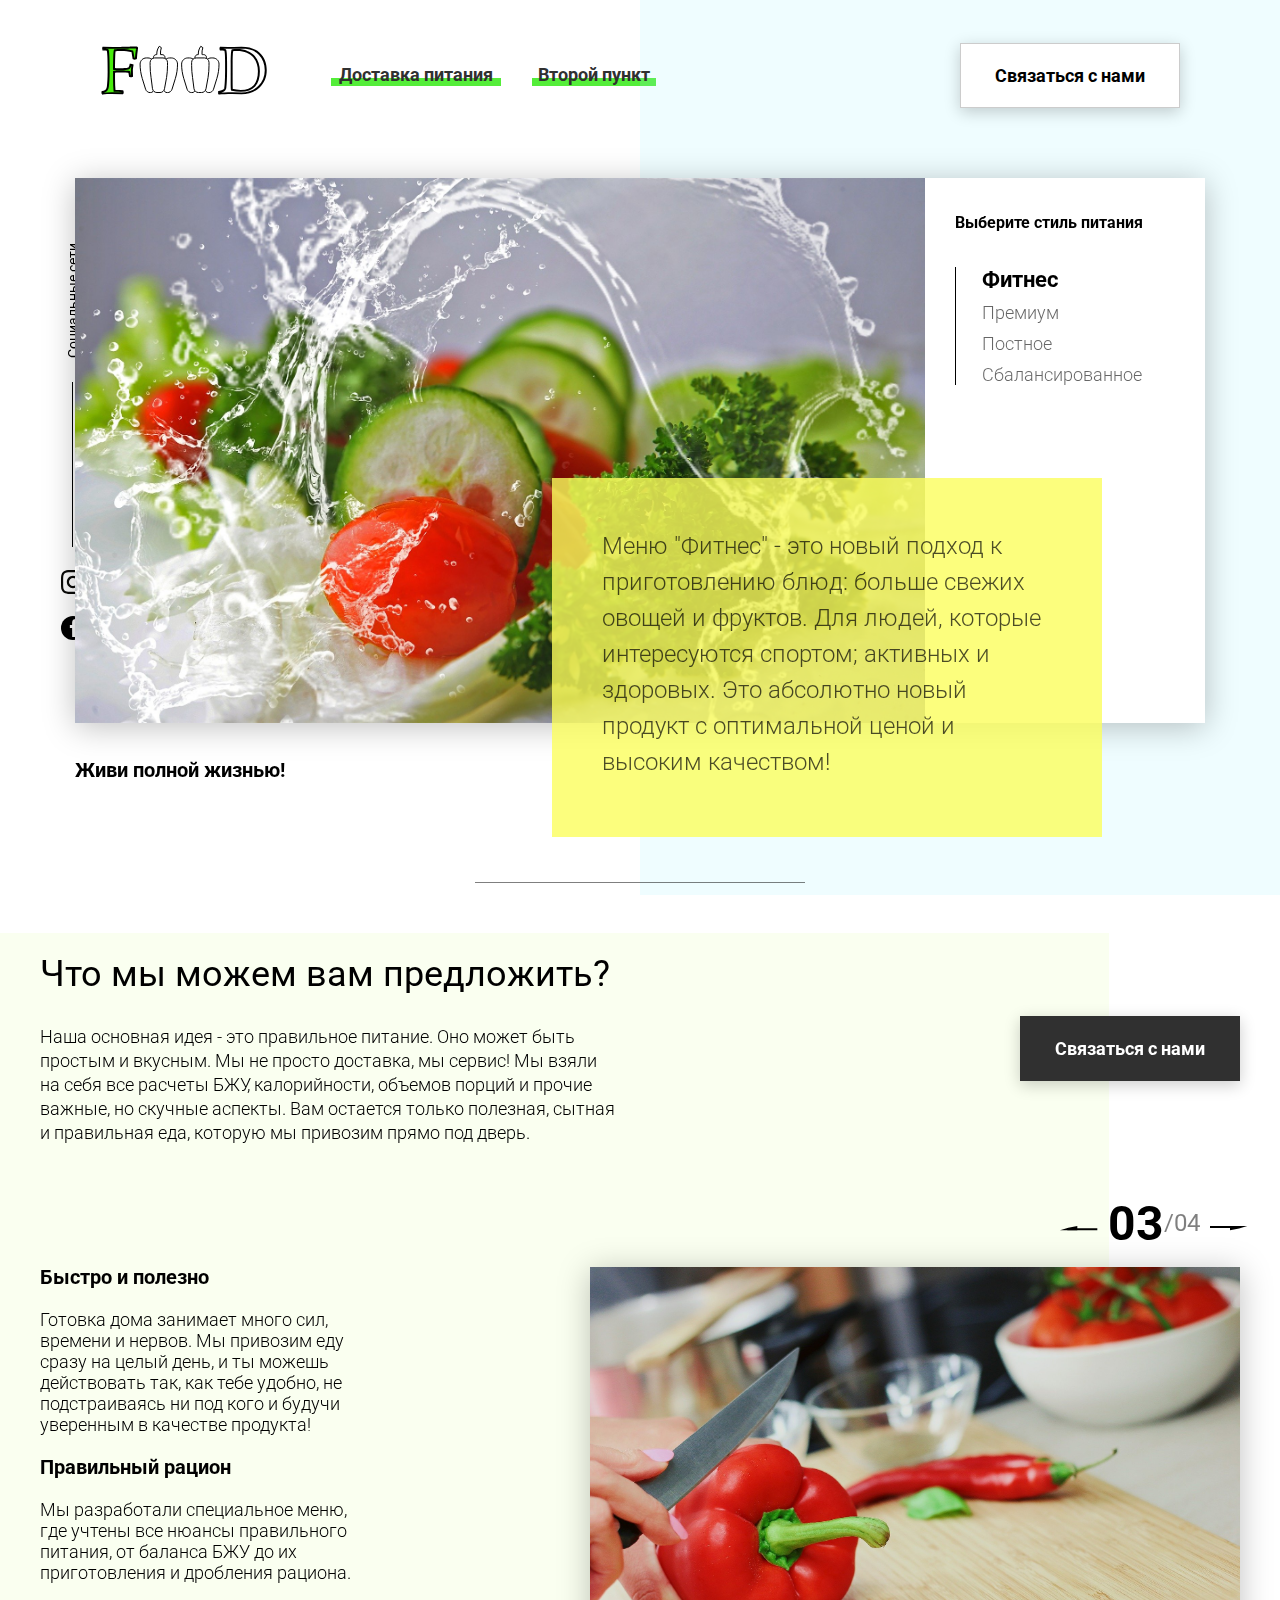
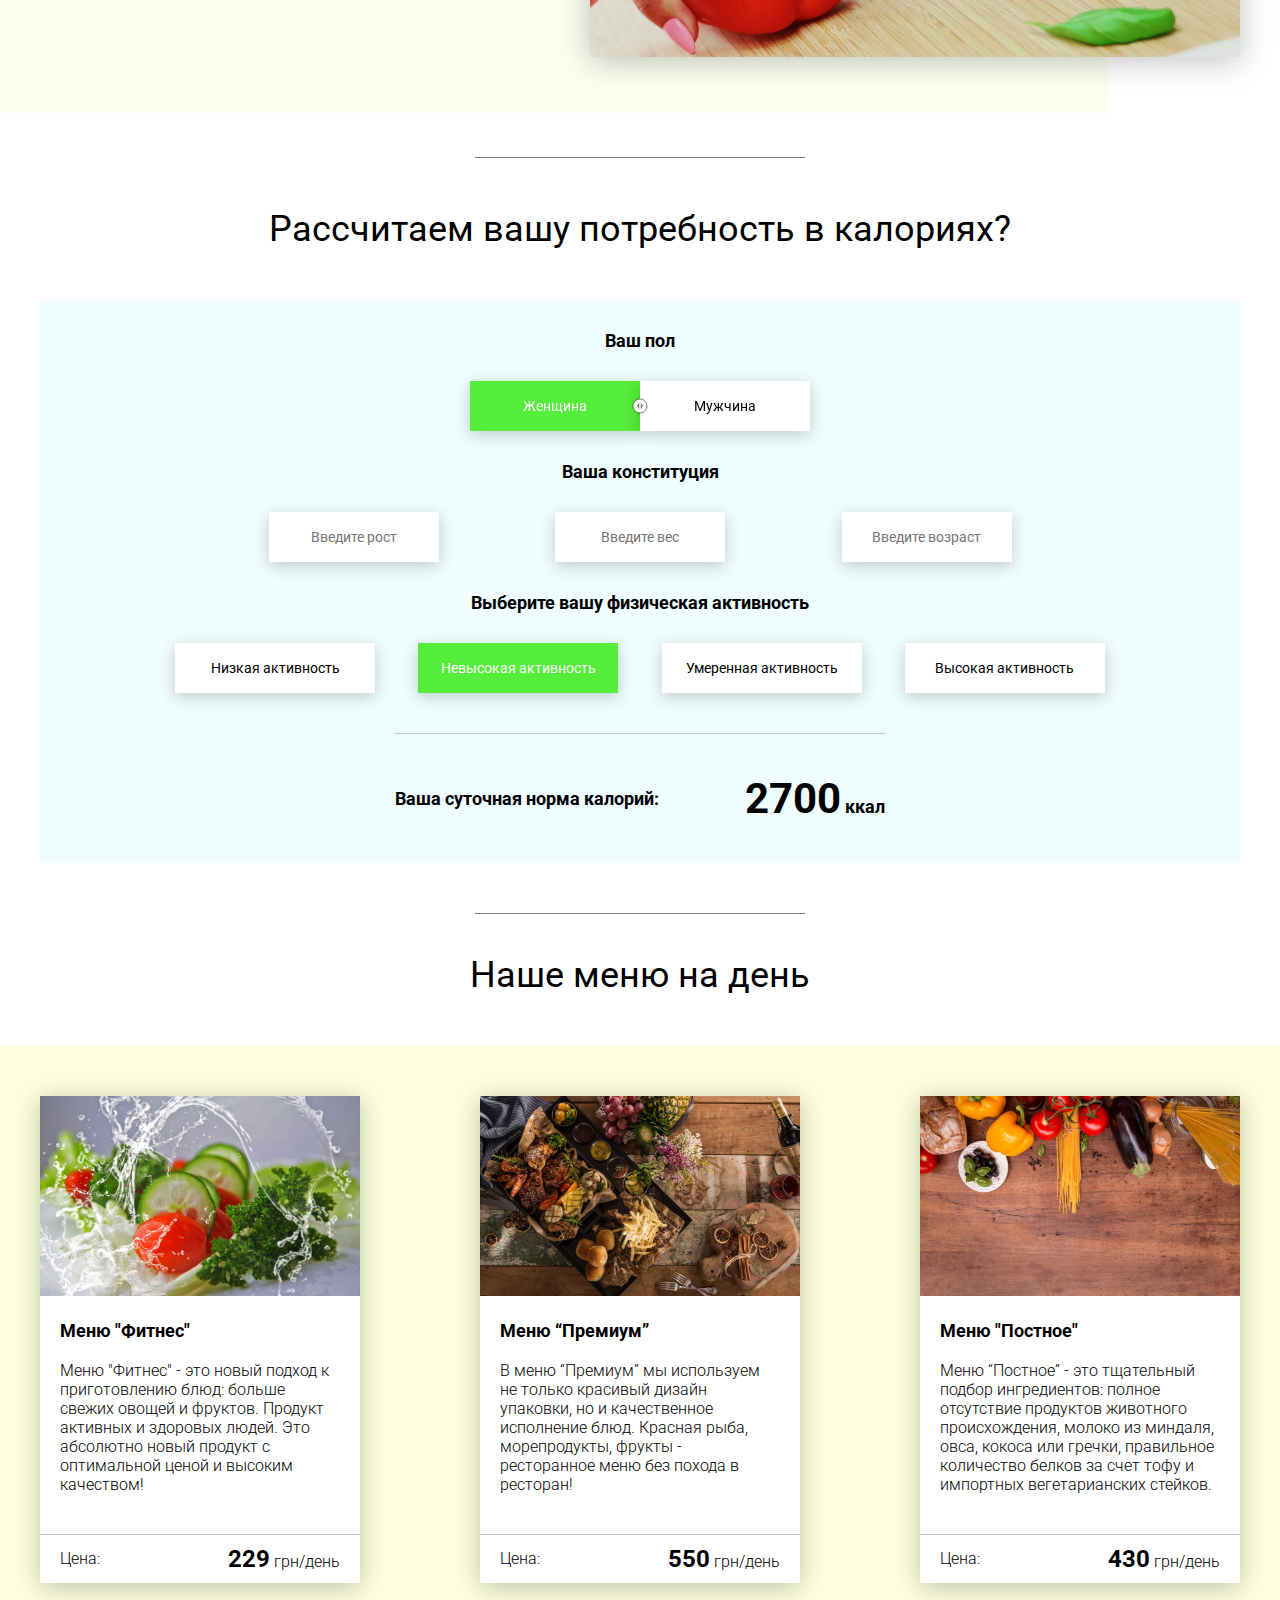
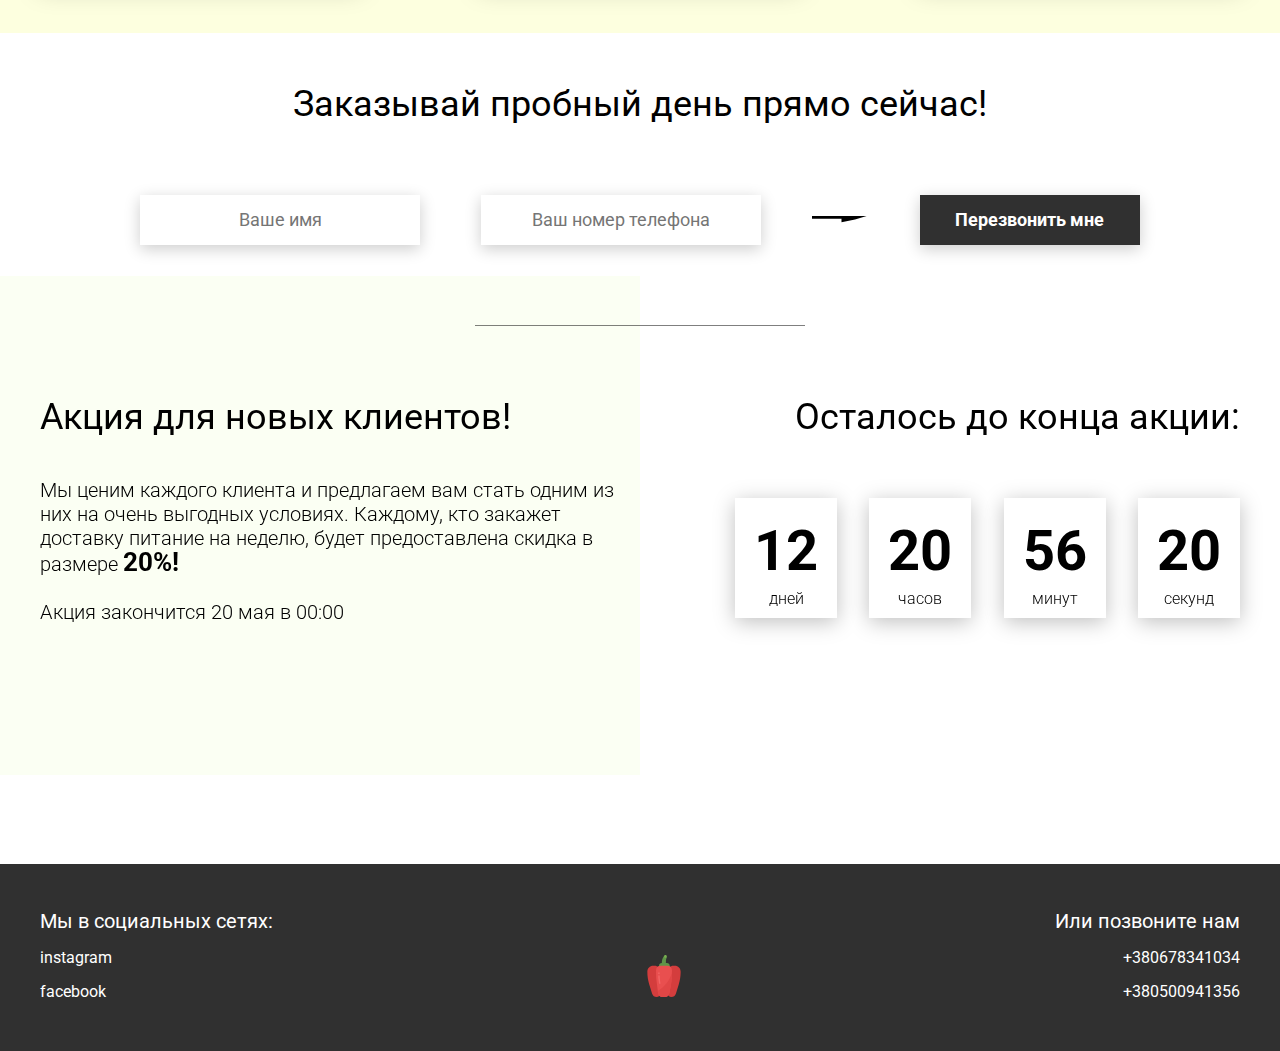
==== 02_javascript_at_work/02_Creating_tabs_in_a_new_project/src/index.html @ e1375b58 "lessons (work, practice)" ====
<!DOCTYPE html>
<html lang="en">
<head>
    <meta charset="UTF-8">
    <meta name="viewport" content="width=device-width, initial-scale=1.0">
    <title>Food</title>
    <link rel="stylesheet" href="css/style.css">
    <link rel="stylesheet" href="css/style.min.css">
</head>
<body>
    <header class="header">
        <div class="header__left-block">
            <div class="header__logo">
                <img src="icons/logo.svg" alt="Логотип">
            </div>
            <nav class="header__links">
                <a href="#" class="header__link">Доставка питания</a>
                <a href="#" class="header__link">Второй пункт</a>
            </nav>
        </div>
        <div class="header__right-block">
            <button class="btn btn_white">Связаться с нами</button>
        </div>
    </header>
    <div class="sidepanel">
        <div class="sidepanel__text"><span>Социальные сети</span></div>
        <div class="sidepanel__divider"></div>
        <a href="#" class="sidepanel__icon">
            <img src="icons/instagram.svg" alt="instagram">
        </a>
        <a href="#" class="sidepanel__icon">
            <img src="icons/facebook.svg" alt="facebook">
        </a>
    </div>

    <div class="preview">
        <div class="bgc_blue"></div>
        <div class="container">
            <div class="tabcontainer">
                <div class="tabcontent">
                    <img src="img/tabs/vegy.jpg" alt="vegy">
                    <div class="tabcontent__descr">
                        Меню "Фитнес" - это новый подход к приготовлению блюд: больше свежих овощей и фруктов. Для людей, которые интересуются спортом; активных и здоровых. Это абсолютно новый продукт с оптимальной ценой и высоким качеством!
                    </div>
                </div>
                <div class="tabcontent">
                    <img src="img/tabs/elite.jpg" alt="elite">
                    <div class="tabcontent__descr">
                        Меню “Премиум” - мы используем не только красивый дизайн упаковки, но и качественное исполнение блюд. Красная рыба, морепродукты, фрукты - ресторанное меню без похода в ресторан!                                     
                    </div>
                </div>
                <div class="tabcontent">
                    <img src="img/tabs/post.jpg" alt="post">
                    <div class="tabcontent__descr">
                        Наше специальное “Постное меню” - это тщательный подбор ингредиентов: полное отсутствие продуктов животного происхождения. Полная гармония с собой и природой в каждом элементе! Все будет Ом!                                     
                    </div>
                </div>
                <div class="tabcontent">
                    <img src="img/tabs/vegy.jpg" alt="vegy">
                    <div class="tabcontent__descr">
                        Меню "Сбалансированное" - это соответствие вашего рациона всем научным рекомендациям. Мы тщательно просчитываем вашу потребность в к/б/ж/у и создаем лучшие блюда для вас.
                    </div>
                </div>
                <div class="tabheader">
                    <h3>Выберите стиль питания</h3>
                    <div class="tabheader__items">
                        <div class="tabheader__item tabheader__item_active">Фитнес</div>
                        <div class="tabheader__item">Премиум</div>
                        <div class="tabheader__item">Постное</div>
                        <div class="tabheader__item">Сбалансированное</div>
                    </div>
                </div>
            </div>
            <div class="preview__life">Живи полной жизнью!</div>
        </div>
    </div>

    <div class="divider"></div>

    <div class="offer">
        <div class="bgc_y"></div>
        <div class="container">
            <div class="offer__text">
                <h2 class="title">Что мы можем вам предложить?</h2>
                <div class="offer__descr">
                    Наша основная идея - это правильное питание. Оно может быть простым и вкусным. Мы не просто доставка, мы сервис! Мы взяли на себя все расчеты БЖУ, калорийности, объемов порций и прочие важные, но скучные аспекты. Вам остается только полезная, сытная и правильная еда, которую мы привозим прямо под дверь.
                </div>
            </div>
            <div class="offer__action">
                <button class="btn btn_dark">Связаться с нами</button>
            </div>
        </div>
        <div class="container">
            <div class="offer__advantages">
                <h2>Быстро и полезно</h2>
                <div class="offer__advantages-text">
                    Готовка дома занимает много сил, времени и нервов. Мы привозим еду сразу на целый день, и ты можешь действовать так, как тебе удобно, не подстраиваясь ни под кого и будучи уверенным в качестве продукта!
                </div>
                <h2>Правильный рацион</h2>
                <div class="offer__advantages-text">
                    Мы разработали специальное меню, где учтены все нюансы правильного питания, от баланса БЖУ до их приготовления и дробления рациона.
                </div>
            </div>
            <div class="offer__slider">
                <div class="offer__slider-counter">
                    <div class="offer__slider-prev">
                        <img src="icons/left.svg" alt="prev">
                    </div>
                    <span id="current">03</span>
                    /
                    <span id="total">04</span>
                    <div class="offer__slider-next">
                        <img src="icons/right.svg" alt="next">
                    </div>
                </div>
                <div class="offer__slider-wrapper">
                    <div class="offer__slide">
                        <img src="img/slider/pepper.jpg" alt="pepper">
                    </div>
                    <!-- <div class="offer__slide">
                        <img src="img/slider/food-12.jpg" alt="food">
                    </div>
                    <div class="offer__slide">
                        <img src="img/slider/olive-oil.jpg" alt="oil">
                    </div>
                    <div class="offer__slide">
                        <img src="img/slider/paprika.jpg" alt="paprika">
                    </div> -->
                </div>
            </div>
        </div>
    </div>

    <div class="divider"></div>

    <div class="calculating">
        <div class="container">
            <h2 class="title">Рассчитаем вашу потребность в калориях?
            </h2>
            <div class="calculating__field">
                <div class="calculating__subtitle">
                    Ваш пол
                </div>
                <div class="calculating__choose" id="gender">
                    <div class="calculating__choose-item calculating__choose-item_active">Женщина</div>
                    <div class="calculating__choose-item">Мужчина</div>
                </div>

                <div class="calculating__subtitle">
                    Ваша конституция
                </div>
                <div class="calculating__choose calculating__choose_medium">
                    <input type="text" id="height" placeholder="Введите рост" class="calculating__choose-item">
                    <input type="text" id="weight" placeholder="Введите вес"  class="calculating__choose-item">
                    <input type="text" id="age" placeholder="Введите возраст" class="calculating__choose-item">
                </div>

                <div class="calculating__subtitle">
                    Выберите вашу физическая активность
                </div>
                <div class="calculating__choose calculating__choose_big">
                    <div id="low" class="calculating__choose-item">Низкая активность </div>
                    <div id="small"  class="calculating__choose-item calculating__choose-item_active">Невысокая активность</div>
                    <div id="medium" class="calculating__choose-item">Умеренная активность</div>
                    <div id="high" class="calculating__choose-item">Высокая активность</div>
                </div>

                <div class="calculating__divider"></div>

                <div class="calculating__total">
                    <div class="calculating__subtitle">
                        Ваша суточная норма калорий:
                    </div>
                    <div class="calculating__result">
                        <span>2700</span> ккал
                    </div>
                </div>
            </div>
        </div>
    </div>

    <div class="divider"></div>

    <div class="menu">
        <h2 class="title">Наше меню на день</h2>

        <div class="menu__field">
            <div class="container">
                <div class="menu__item">
                    <img src="img/tabs/vegy.jpg" alt="vegy">
                    <h3 class="menu__item-subtitle">Меню "Фитнес"</h3>
                    <div class="menu__item-descr">Меню "Фитнес" - это новый подход к приготовлению блюд: больше свежих овощей и фруктов. Продукт активных и здоровых людей. Это абсолютно новый продукт с оптимальной ценой и высоким качеством!</div>
                    <div class="menu__item-divider"></div>
                    <div class="menu__item-price">
                        <div class="menu__item-cost">Цена:</div>
                        <div class="menu__item-total"><span>229</span> грн/день</div>
                    </div>
                </div>
                <div class="menu__item">
                    <img src="img/tabs/elite.jpg" alt="elite">
                    <h3 class="menu__item-subtitle">Меню “Премиум”</h3>
                    <div class="menu__item-descr">В меню “Премиум” мы используем не только красивый дизайн упаковки, но и качественное исполнение блюд. Красная рыба, морепродукты, фрукты - ресторанное меню без похода в ресторан!</div>
                    <div class="menu__item-divider"></div>
                    <div class="menu__item-price">
                        <div class="menu__item-cost">Цена:</div>
                        <div class="menu__item-total"><span>550</span> грн/день</div>
                    </div>
                </div>
                <div class="menu__item">
                    <img src="img/tabs/post.jpg" alt="post">
                    <h3 class="menu__item-subtitle">Меню "Постное"</h3>
                    <div class="menu__item-descr">Меню “Постное” - это тщательный подбор ингредиентов: полное отсутствие продуктов животного происхождения, молоко из миндаля, овса, кокоса или гречки, правильное количество белков за счет тофу и импортных вегетарианских стейков. </div>
                    <div class="menu__item-divider"></div>
                    <div class="menu__item-price">
                        <div class="menu__item-cost">Цена:</div>
                        <div class="menu__item-total"><span>430</span> грн/день</div>
                    </div>
                </div>
            </div>
        </div>
    </div>

    <div class="order">
        <div class="container">
            <div class="title">Заказывай пробный день прямо сейчас!</div>
            <form action="#" class="order__form">
                <input required placeholder="Ваше имя" name="name" type="text" class="order__input">
                <input required placeholder="Ваш номер телефона" name="phone" type="phone" class="order__input">
                <img src="icons/right.svg" alt="right">
                <button class="btn btn_dark btn_min">Перезвонить мне</button>
            </form>
        </div>
    </div>

    <div class="divider"></div>

    <div class="promotion">
        <div class="bgc_y"></div>
        <div class="container">
            <div class="promotion__text">
                <div class="title">Акция для новых клиентов!</div>
                <div class="promotion__descr">
                    Мы ценим каждого клиента и предлагаем вам стать одним из них на очень выгодных условиях. 
                    Каждому, кто закажет доставку питание на неделю, будет предоставлена скидка в размере <span>20%!</span>
                    <br><br>
                    Акция закончится 20 мая в 00:00
                </div>
            </div>
            <div class="promotion__timer">
                <div class="title">Осталось до конца акции:</div>
                <div class="timer">
                    <div class="timer__block">
                        <span id="days">12</span>
                        дней
                    </div>
                    <div class="timer__block">
                        <span id="hours">20</span>
                        часов
                    </div>
                    <div class="timer__block">
                        <span id="minutes">56</span>
                        минут
                    </div>
                    <div class="timer__block">
                        <span id="seconds">20</span>
                        секунд
                    </div>
                </div>
            </div>
        </div>
    </div>

    <footer class="footer">
        <div class="container">
            <div class="social">
                <div class="subtitle">Мы в социальных сетях:</div>
                <a href="#" class="link">instagram</a>
                <a href="#" class="link">facebook</a>
            </div>
            <div class="pepper">
                <img src="icons/veg.svg" alt="pepper">
            </div>
            <div class="call">
                <div class="subtitle">Или позвоните нам</div>
                <a href="#" class="link">+380678341034</a>
                <a href="#" class="link">+380500941356</a>
            </div>
        </div>
    </footer>

    <div class="modal">
        <div class="modal__dialog">
            <div class="modal__content">
                <form action="#">
                    <div class="modal__close">&times;</div>
                    <div class="modal__title">Мы свяжемся с вами как можно быстрее!</div>
                    <input required placeholder="Ваше имя" name="name" type="text" class="modal__input">
                    <input required placeholder="Ваш номер телефона" name="phone" type="phone" class="modal__input">
                    <button class="btn btn_dark btn_min">Перезвонить мне</button>
                </form>
            </div>
        </div>
    </div>

    <script src="js/main.js"></script>
</body>
</html>
---- 02_javascript_at_work/02_Creating_tabs_in_a_new_project/src/css/style.css ----
.show {
    display: block;
}
.hide {
    display: none;
}

.fade {
    animation-name: fade;
    animation-duration: 1.5s;
}

@keyframes fade {
    from {
        opacity: 0.1;
    }
    to {
        opacity: 1;
    }
}
---- 02_javascript_at_work/02_Creating_tabs_in_a_new_project/src/css/style.min.css ----
@import"https://fonts.googleapis.com/css?family=Roboto:300,400,700&display=swap&subset=cyrillic-ext";*{-webkit-box-sizing:border-box;box-sizing:border-box;margin:0;padding:0;font-family:"Roboto",sans-serif}a{text-decoration:none}.btn{width:220px;height:65px;display:-webkit-box;display:-ms-flexbox;display:flex;-webkit-box-pack:center;-ms-flex-pack:center;justify-content:center;-webkit-box-align:center;-ms-flex-align:center;align-items:center;background-color:#fff;font-size:18px;font-weight:bold;border:1px solid rgba(0,0,0,.2);-webkit-box-shadow:0px 4px 15px rgba(0,0,0,.2);box-shadow:0px 4px 15px rgba(0,0,0,.2);cursor:pointer;-webkit-transition:.3s all;transition:.3s all;outline:none}.btn_white{background-color:#fff}.btn_dark{background-color:#303030;color:#fff;border:none}.btn_min{height:50px}.btn:hover{-webkit-box-shadow:0px 4px 30px rgba(0,0,0,.3);box-shadow:0px 4px 30px rgba(0,0,0,.3)}.container{max-width:1200px;margin:0 auto}.divider{width:330px;height:1px;margin:0 auto;background-color:rgba(0,0,0,.5)}.title{font-size:36px;font-weight:400}.header{display:-webkit-box;display:-ms-flexbox;display:flex;-webkit-box-pack:justify;-ms-flex-pack:justify;justify-content:space-between;-webkit-box-align:center;-ms-flex-align:center;align-items:center;height:150px;padding:0 100px}.header__left-block{display:-webkit-box;display:-ms-flexbox;display:flex;-webkit-box-pack:justify;-ms-flex-pack:justify;justify-content:space-between;min-width:550px}.header__logo{max-width:170px}.header__logo img{width:100%}.header__links{display:-webkit-box;display:-ms-flexbox;display:flex;-webkit-box-align:center;-ms-flex-align:center;align-items:center}.header__link{position:relative;margin-right:45px;font-weight:bold;font-size:18px;color:#303030}.header__link:after{content:"";position:absolute;display:block;width:110%;left:-5%;bottom:-1px;z-index:-1;height:8px;background:#54ed39}.header__link:last-child{margin-right:0}.sidepanel{position:fixed;left:60px;top:240px;height:400px;width:25px;display:-webkit-box;display:-ms-flexbox;display:flex;-webkit-box-orient:vertical;-webkit-box-direction:normal;-ms-flex-direction:column;flex-direction:column;-webkit-box-pack:justify;-ms-flex-pack:justify;justify-content:space-between;-webkit-box-align:center;-ms-flex-align:center;align-items:center}.sidepanel__text{width:120px;height:120px;font-size:14px}.sidepanel__text span{display:-webkit-box;display:-ms-flexbox;display:flex;-webkit-transform:rotate(-90deg) translateX(-50px);-ms-transform:rotate(-90deg) translateX(-50px);transform:rotate(-90deg) translateX(-50px)}.sidepanel__divider{width:1px;height:165px;background-color:#000}.sidepanel__icon{width:24px;height:24px}.sidepanel__icon img{width:100%}.preview{padding:28px 0 100px 0;position:relative}.preview__life{font-weight:bold;font-size:20px;margin-left:35px;margin-top:35px}.bgc_blue{position:absolute;right:0;top:-155px;width:50vw;height:900px;background:rgba(146,242,255,.15);z-index:-1}.tabcontainer{display:-webkit-box;display:-ms-flexbox;display:flex;width:1130px;margin:0 auto;-webkit-box-shadow:0px 4px 30px rgba(0,0,0,.25);box-shadow:0px 4px 30px rgba(0,0,0,.25)}.tabcontent{width:850px;position:relative}.tabcontent img{width:100%;height:100%;-o-object-fit:cover;object-fit:cover}.tabcontent__descr{position:absolute;top:300px;right:-177px;width:550px;height:359px;background:rgba(251,254,93,.8);padding:50px;font-size:24px;font-weight:300;line-height:36px;color:rgba(0,0,0,.7)}.tabheader{width:280px;padding:35px 30px;background-color:#fff}.tabheader h3{font-weight:bold;font-size:16px}.tabheader__items{margin-top:35px;padding-left:26px;border-left:1px solid #000}.tabheader__item{font-weight:bold;font-size:18px;font-weight:300;margin-top:10px;color:rgba(0,0,0,.6);cursor:pointer;-webkit-transition:.3s all;transition:.3s all}.tabheader__item_active{color:#000;font-size:22px;font-weight:700}.offer{padding:70px 0 100px 0;position:relative}.offer .container{display:-webkit-box;display:-ms-flexbox;display:flex;-webkit-box-pack:justify;-ms-flex-pack:justify;justify-content:space-between}.offer .bgc_y{position:absolute;width:1109px;height:780px;background:rgba(243,255,222,.45);z-index:-1;top:50px}.offer__text{width:580px}.offer__descr{font-size:18px;margin-top:30px;font-weight:300;line-height:24px}.offer__action{display:-webkit-box;display:-ms-flexbox;display:flex;-webkit-box-align:center;-ms-flex-align:center;align-items:center;-webkit-box-pack:end;-ms-flex-pack:end;justify-content:flex-end}.offer__advantages{width:330px;margin-top:50px}.offer__advantages h2{font-weight:bold;font-size:20px;margin-top:20px}.offer__advantages h2:first-child{margin-top:70px}.offer__advantages-text{margin-top:20px;font-size:18px;font-weight:300;line-height:21px}.offer__slider{width:650px;margin-top:50px;display:-webkit-box;display:-ms-flexbox;display:flex;-webkit-box-orient:vertical;-webkit-box-direction:normal;-ms-flex-direction:column;flex-direction:column;-webkit-box-align:end;-ms-flex-align:end;align-items:flex-end}.offer__slider-counter{display:-webkit-box;display:-ms-flexbox;display:flex;width:180px;-webkit-box-align:center;-ms-flex-align:center;align-items:center;font-size:24px;color:rgba(0,0,0,.5)}.offer__slider-wrapper{width:100%;margin-top:15px;-webkit-box-shadow:0px 4px 30px rgba(0,0,0,.25);box-shadow:0px 4px 30px rgba(0,0,0,.25)}.offer__slider-prev{margin-right:10px;cursor:pointer}.offer__slider-next{margin-left:10px;cursor:pointer}.offer__slider #current{font-size:48px;font-weight:bold;color:#000}.offer__slide{width:100%;height:390px}.offer__slide img{width:100%;height:100%;-o-object-fit:cover;object-fit:cover}.calculating{padding:50px 0}.calculating .title{text-align:center}.calculating__field{width:100%;margin-top:50px;background:rgba(146,242,255,.15);padding:30px 0 40px 0}.calculating__subtitle{text-align:center;font-size:18px;font-weight:bold;margin-top:30px}.calculating__subtitle:first-child{margin-top:0}.calculating #gender:after{content:"";position:absolute;top:50%;-webkit-transform:translateY(-50%);-ms-transform:translateY(-50%);transform:translateY(-50%);display:block;width:16px;height:16px;background:url("../icons/switch.svg") center center/cover no-repeat}.calculating__choose{position:relative;display:-webkit-box;display:-ms-flexbox;display:flex;margin-top:30px;-webkit-box-pack:center;-ms-flex-pack:center;justify-content:center}.calculating__choose-item{display:-webkit-box;display:-ms-flexbox;display:flex;-webkit-box-align:center;-ms-flex-align:center;align-items:center;-webkit-box-pack:center;-ms-flex-pack:center;justify-content:center;width:170px;height:50px;padding:0 10px;background:#fff;-webkit-box-shadow:0px 4px 15px rgba(0,0,0,.2);box-shadow:0px 4px 15px rgba(0,0,0,.2);border:none;text-align:center;font-size:14px;cursor:pointer;outline:none;-webkit-transition:.3s all;transition:.3s all}.calculating__choose-item_active{color:#fff;background-color:#54ed39}.calculating__choose_medium{width:743px;-webkit-box-pack:justify;-ms-flex-pack:justify;justify-content:space-between;margin:30px auto 0 auto}.calculating__choose_big{width:930px;-webkit-box-pack:justify;-ms-flex-pack:justify;justify-content:space-between;margin:30px auto 0 auto}.calculating__choose_big .calculating__choose-item{width:200px}.calculating__divider{width:490px;height:1px;margin:40px auto;background-color:rgba(0,0,0,.2)}.calculating__total{width:490px;margin:0 auto;display:-webkit-box;display:-ms-flexbox;display:flex;-webkit-box-pack:justify;-ms-flex-pack:justify;justify-content:space-between;-webkit-box-align:center;-ms-flex-align:center;align-items:center}.calculating__result{font-size:18px;font-weight:bold}.calculating__result span{font-size:42px}.menu{padding:40px 0 50px 0}.menu .container{display:-webkit-box;display:-ms-flexbox;display:flex;-webkit-box-pack:justify;-ms-flex-pack:justify;justify-content:space-between;-webkit-box-align:start;-ms-flex-align:start;align-items:flex-start}.menu .title{text-align:center}.menu__field{margin-top:50px;padding:50px 0;width:100%;background:rgba(249,254,126,.25)}.menu__item{width:320px;min-height:450px;background:#fff;-webkit-box-shadow:0px 4px 25px rgba(0,0,0,.25);box-shadow:0px 4px 25px rgba(0,0,0,.25);font-size:16px;font-weight:300}.menu__item img{width:100%;height:200px;-o-object-fit:cover;object-fit:cover}.menu__item-subtitle{font-weight:bold;font-size:18px;padding:0 20px;margin-top:20px}.menu__item-descr{margin-top:20px;padding:0 20px}.menu__item-divider{width:100%;height:1px;background-color:rgba(0,0,0,.25);margin-top:40px}.menu__item-price{display:-webkit-box;display:-ms-flexbox;display:flex;-webkit-box-pack:justify;-ms-flex-pack:justify;justify-content:space-between;-webkit-box-align:center;-ms-flex-align:center;align-items:center;padding:10px 20px}.menu__item-price span{font-size:24px;font-weight:bold}.order{padding-bottom:80px}.order .title{text-align:center}.order__form{margin-top:70px;padding:0 100px;display:-webkit-box;display:-ms-flexbox;display:flex;-webkit-box-pack:justify;-ms-flex-pack:justify;justify-content:space-between;-webkit-box-align:center;-ms-flex-align:center;align-items:center}.order__form img{-webkit-transform:scale(1.5);-ms-transform:scale(1.5);transform:scale(1.5)}.order__input{width:280px;height:50px;background:#fff;-webkit-box-shadow:0px 4px 15px rgba(0,0,0,.2);box-shadow:0px 4px 15px rgba(0,0,0,.2);border:none;font-size:18px;text-align:center;padding:0 20px;outline:none}.promotion{padding:70px 0 240px 0;position:relative}.promotion .container{display:-webkit-box;display:-ms-flexbox;display:flex}.promotion .bgc_y{position:absolute;width:50%;height:499px;background:rgba(243,255,222,.35);z-index:-1;top:-50px;left:0}.promotion__text{width:50%}.promotion__descr{margin-top:40px;font-size:20px;line-height:24px;font-weight:300}.promotion__descr span{font-weight:bold;font-size:26px}.promotion__timer{width:50%}.promotion__timer .title{text-align:right}.promotion__timer .timer{margin-top:60px;padding-left:95px;display:-webkit-box;display:-ms-flexbox;display:flex;-webkit-box-pack:justify;-ms-flex-pack:justify;justify-content:space-between;-webkit-box-align:center;-ms-flex-align:center;align-items:center}.promotion__timer .timer__block{width:102px;height:120px;background:#fff;-webkit-box-shadow:0px 4px 20px rgba(0,0,0,.25);box-shadow:0px 4px 20px rgba(0,0,0,.25);font-size:16px;font-weight:300;text-align:center}.promotion__timer .timer__block span{display:block;margin-top:20px;margin-bottom:5px;font-size:56px;font-weight:bold}.footer{min-height:180px;background-color:#303030;padding:45px 0 50px 0;color:#fff}.footer .container{height:100%;display:-webkit-box;display:-ms-flexbox;display:flex;-webkit-box-pack:justify;-ms-flex-pack:justify;justify-content:space-between;-webkit-box-align:end;-ms-flex-align:end;align-items:flex-end}.footer .subtitle{font-size:20px}.footer .link{display:block;margin-top:15px;font-size:16px;color:#fff}.footer .call{text-align:right}.modal{position:fixed;top:0;left:0;z-index:1050;display:none;width:100%;height:100%;overflow:hidden;background-color:rgba(0,0,0,.5)}.modal__dialog{max-width:500px;margin:40px auto}.modal__content{position:relative;width:100%;padding:40px;background-color:#fff;border:1px solid rgba(0,0,0,.2);border-radius:4px;max-height:80vh;overflow-y:auto}.modal__close{position:absolute;top:8px;right:14px;font-size:30px;color:#000;opacity:.5;font-weight:700;border:none;background-color:rgba(0,0,0,0);cursor:pointer}.modal__title{text-align:center;font-size:22px;text-transform:uppercase}.modal__input{display:block;margin:20px auto 20px auto;width:280px;height:50px;background:#fff;-webkit-box-shadow:0px 4px 15px rgba(0,0,0,.2);box-shadow:0px 4px 15px rgba(0,0,0,.2);border:none;font-size:18px;text-align:center;padding:0 20px;outline:none}.modal .btn{display:block;width:280px;margin:0 auto}/*# sourceMappingURL=style.min.css.map */
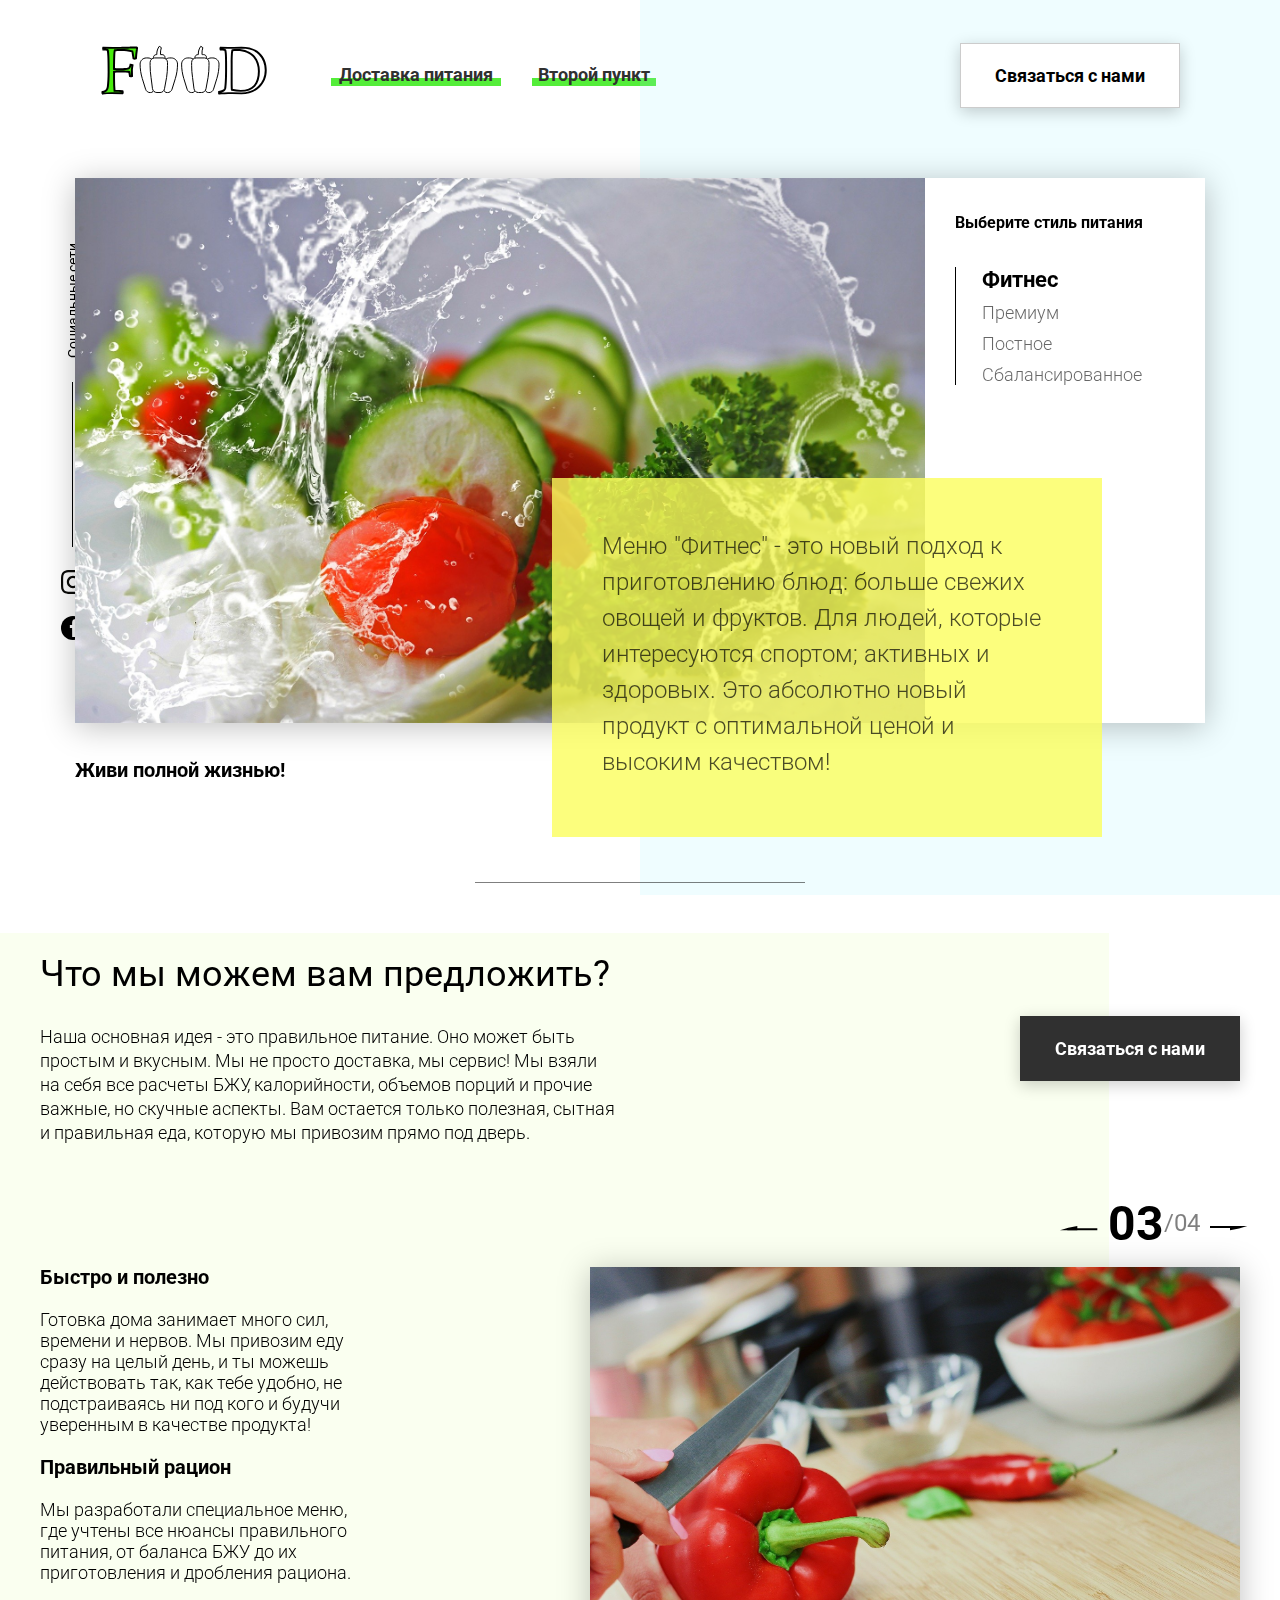
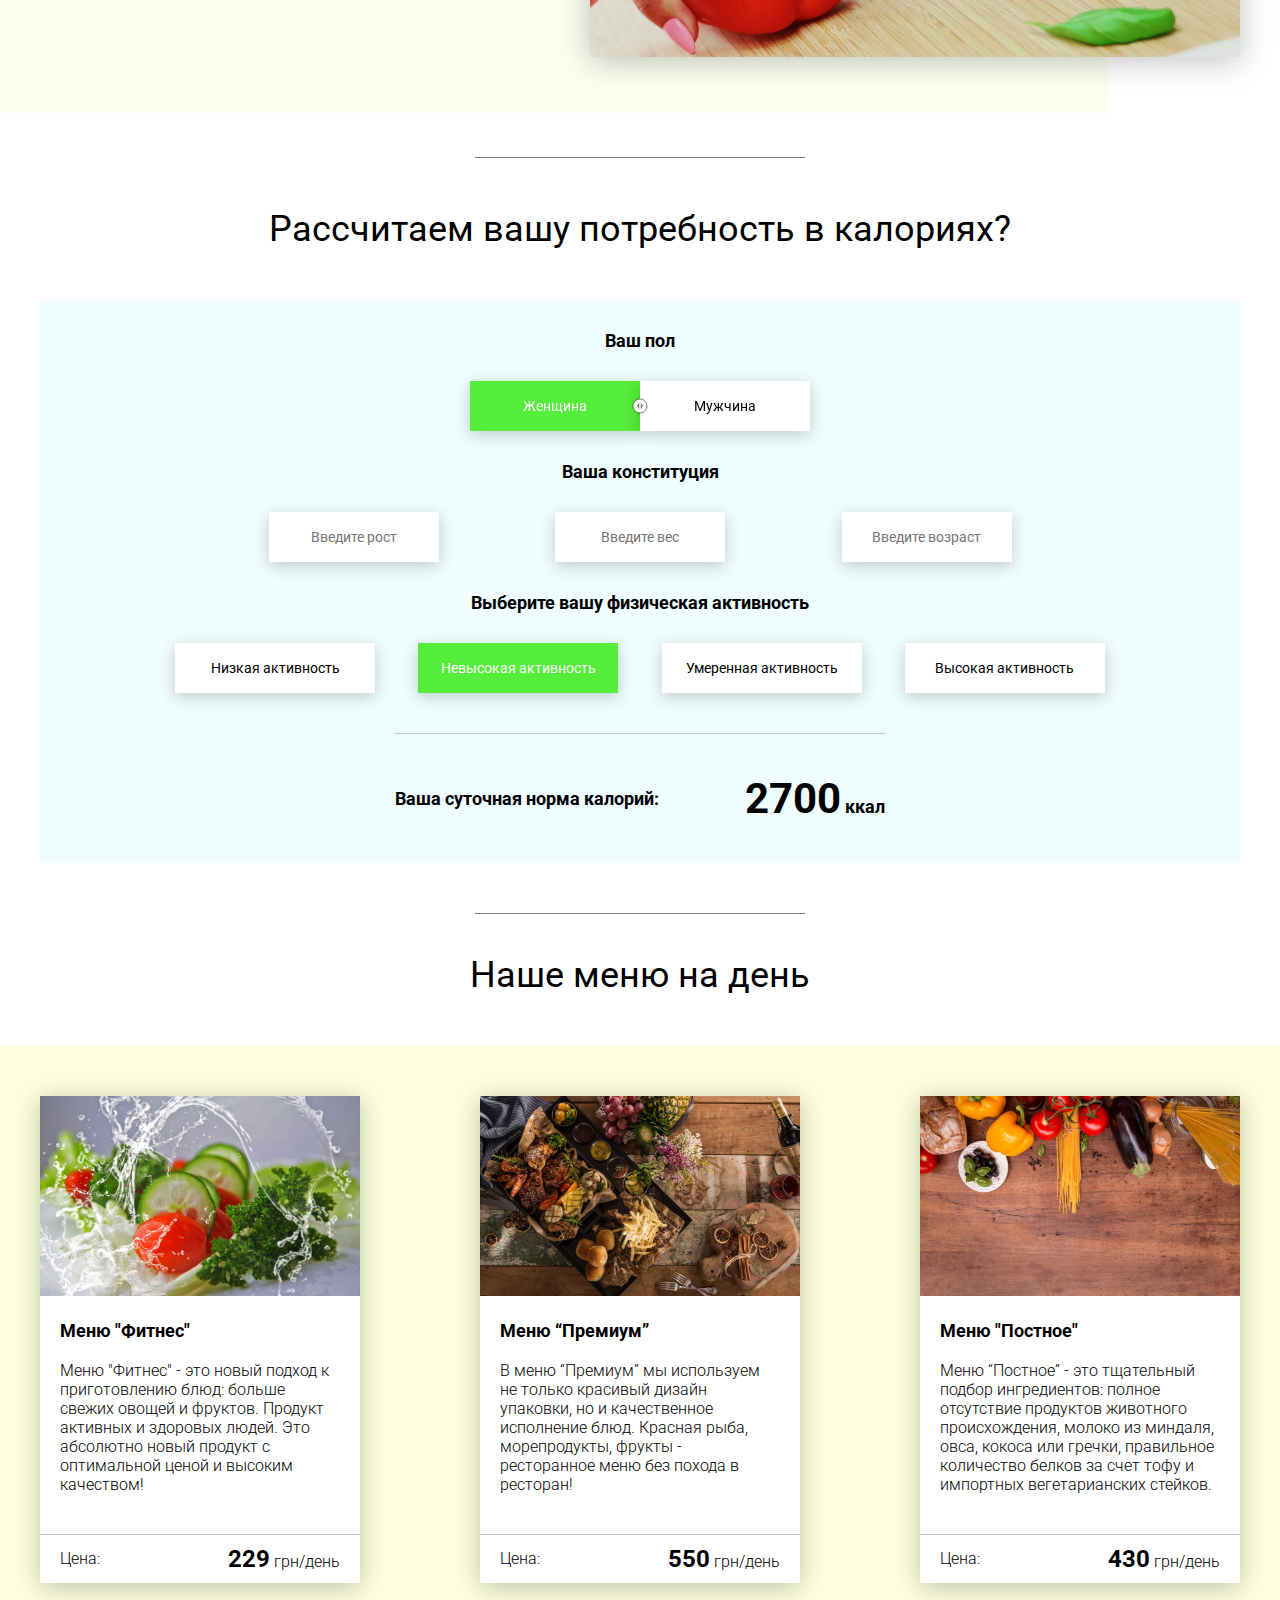
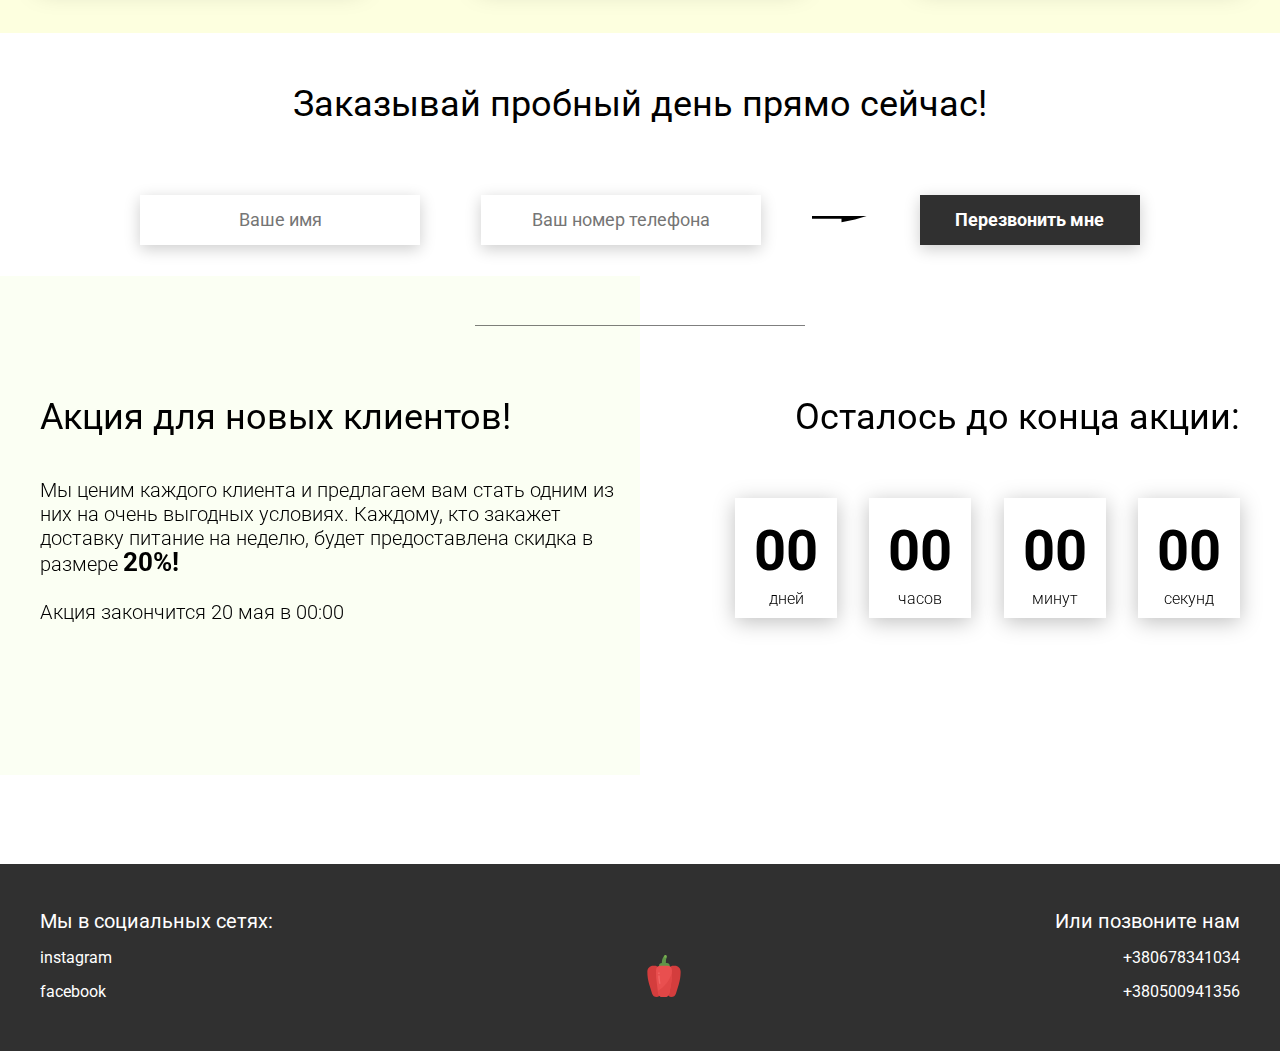
==== commit 61af4af4: "deleted files" ====
--- a/02_javascript_at_work/02_Creating_tabs_in_a_new_project/src/index.html
+++ b/02_javascript_at_work/02_Creating_tabs_in_a_new_project/src/index.html
@@ -19,7 +19,7 @@
             </nav>
         </div>
         <div class="header__right-block">
-            <button class="btn btn_white">Связаться с нами</button>
+            <button data-modal class="btn btn_white">Связаться с нами</button>
         </div>
     </header>
     <div class="sidepanel">
@@ -87,7 +87,7 @@
                 </div>
             </div>
             <div class="offer__action">
-                <button class="btn btn_dark">Связаться с нами</button>
+                <button data-modal class="btn btn_dark">Связаться с нами</button>
             </div>
         </div>
         <div class="container">
@@ -292,7 +292,7 @@
         <div class="modal__dialog">
             <div class="modal__content">
                 <form action="#">
-                    <div class="modal__close">&times;</div>
+                    <div data-close class="modal__close">&times;</div>
                     <div class="modal__title">Мы свяжемся с вами как можно быстрее!</div>
                     <input required placeholder="Ваше имя" name="name" type="text" class="modal__input">
                     <input required placeholder="Ваш номер телефона" name="phone" type="phone" class="modal__input">
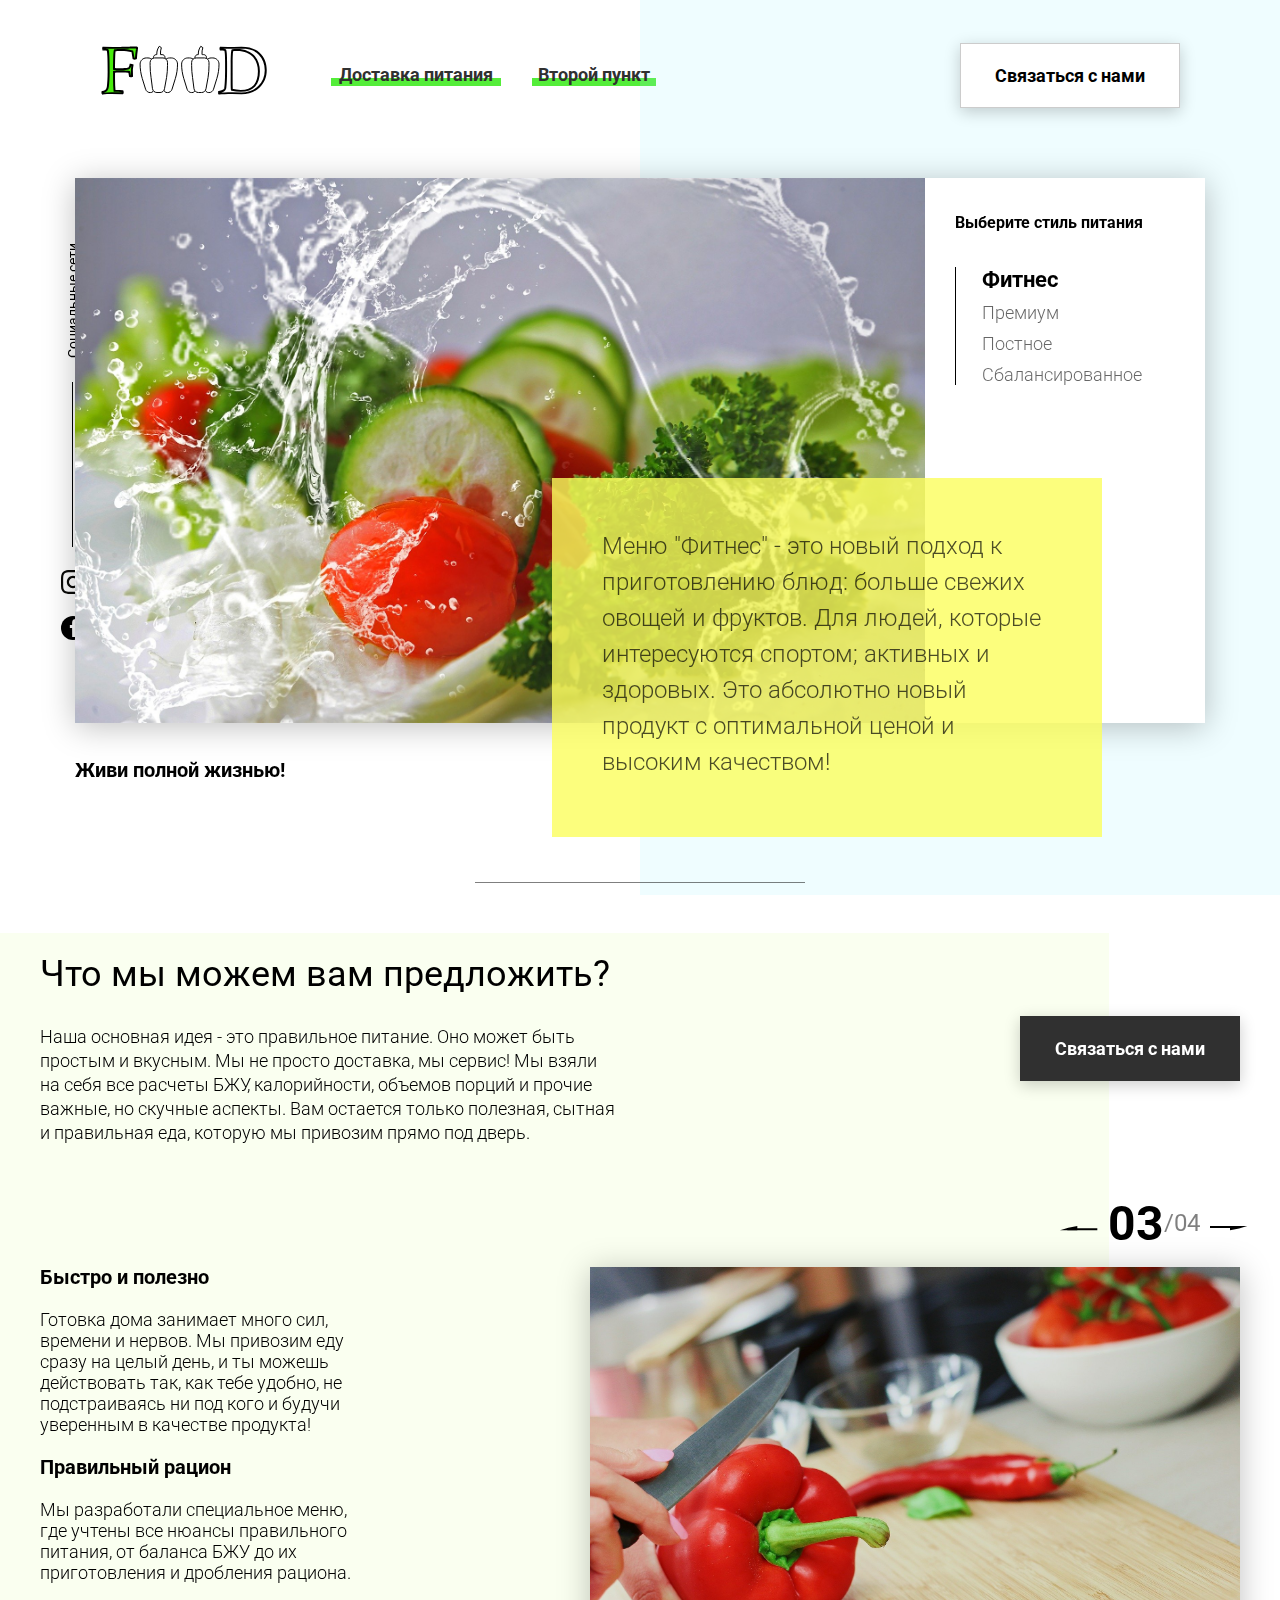
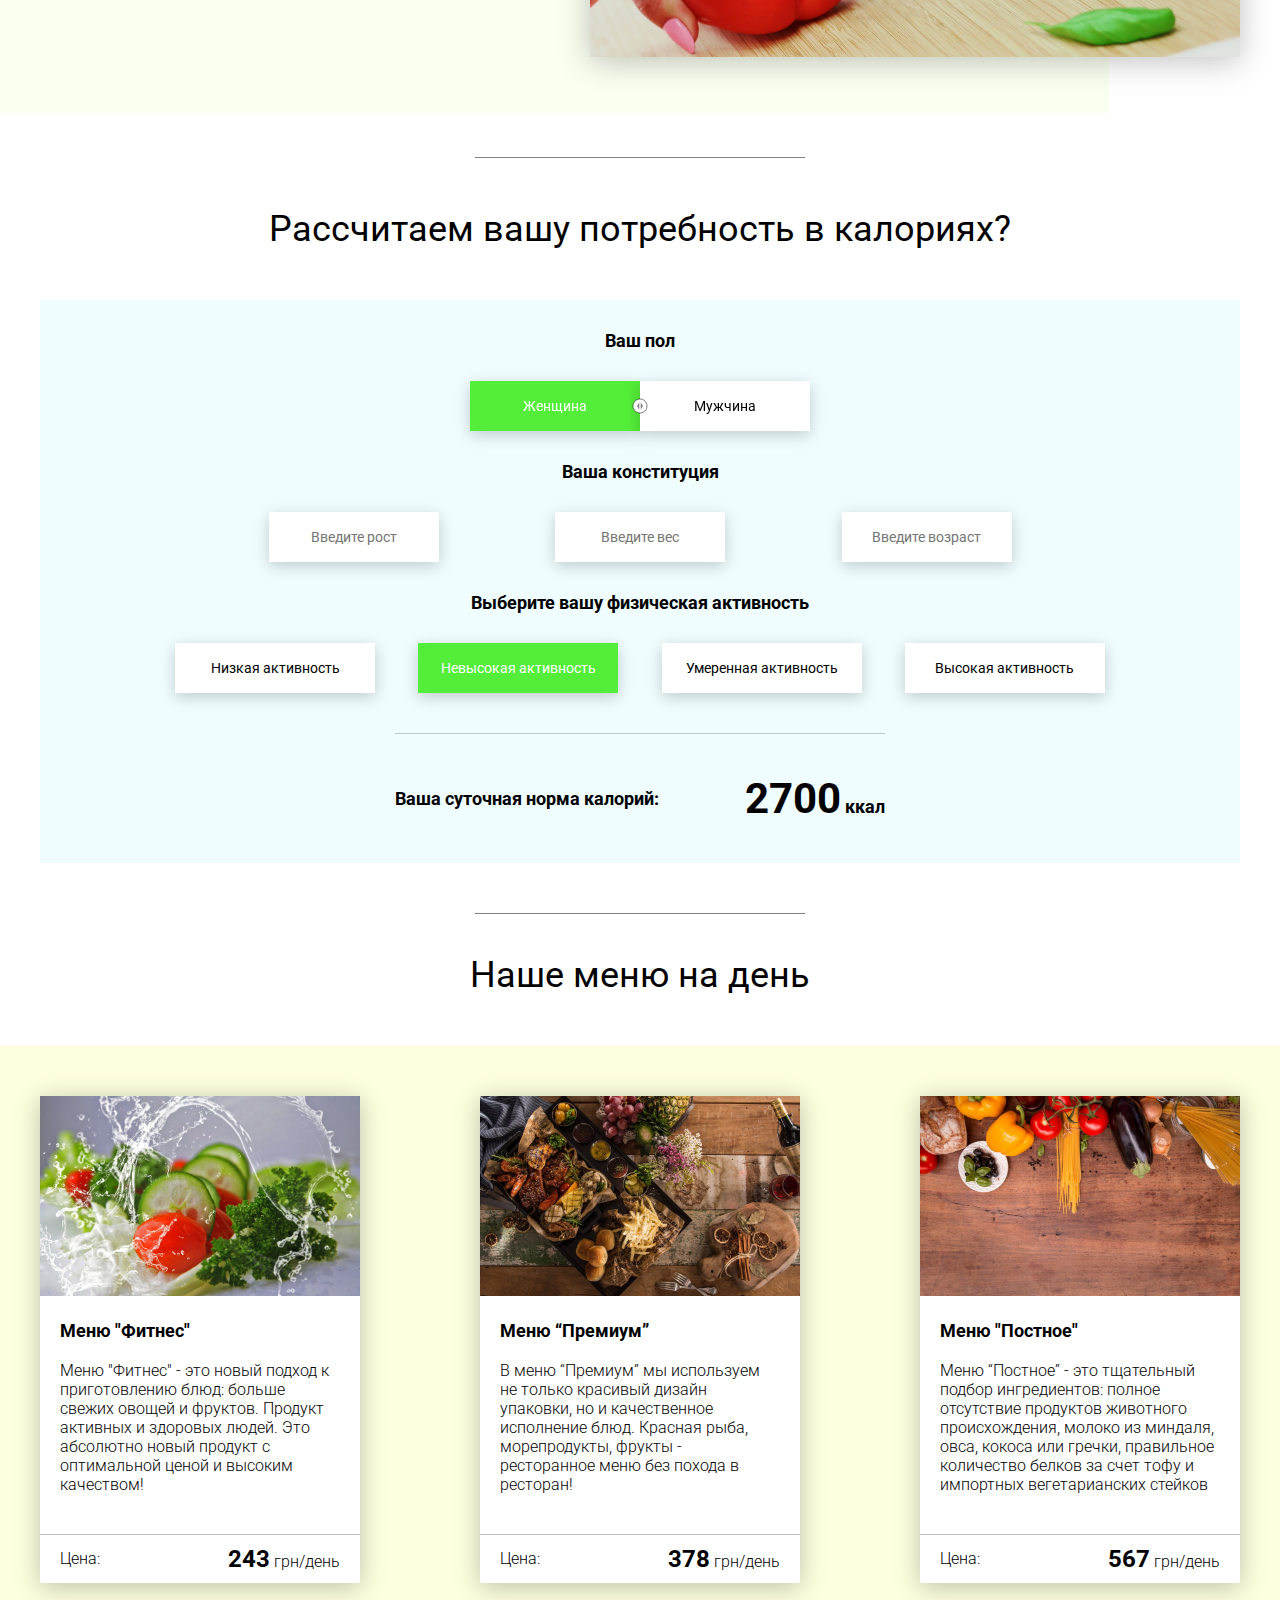
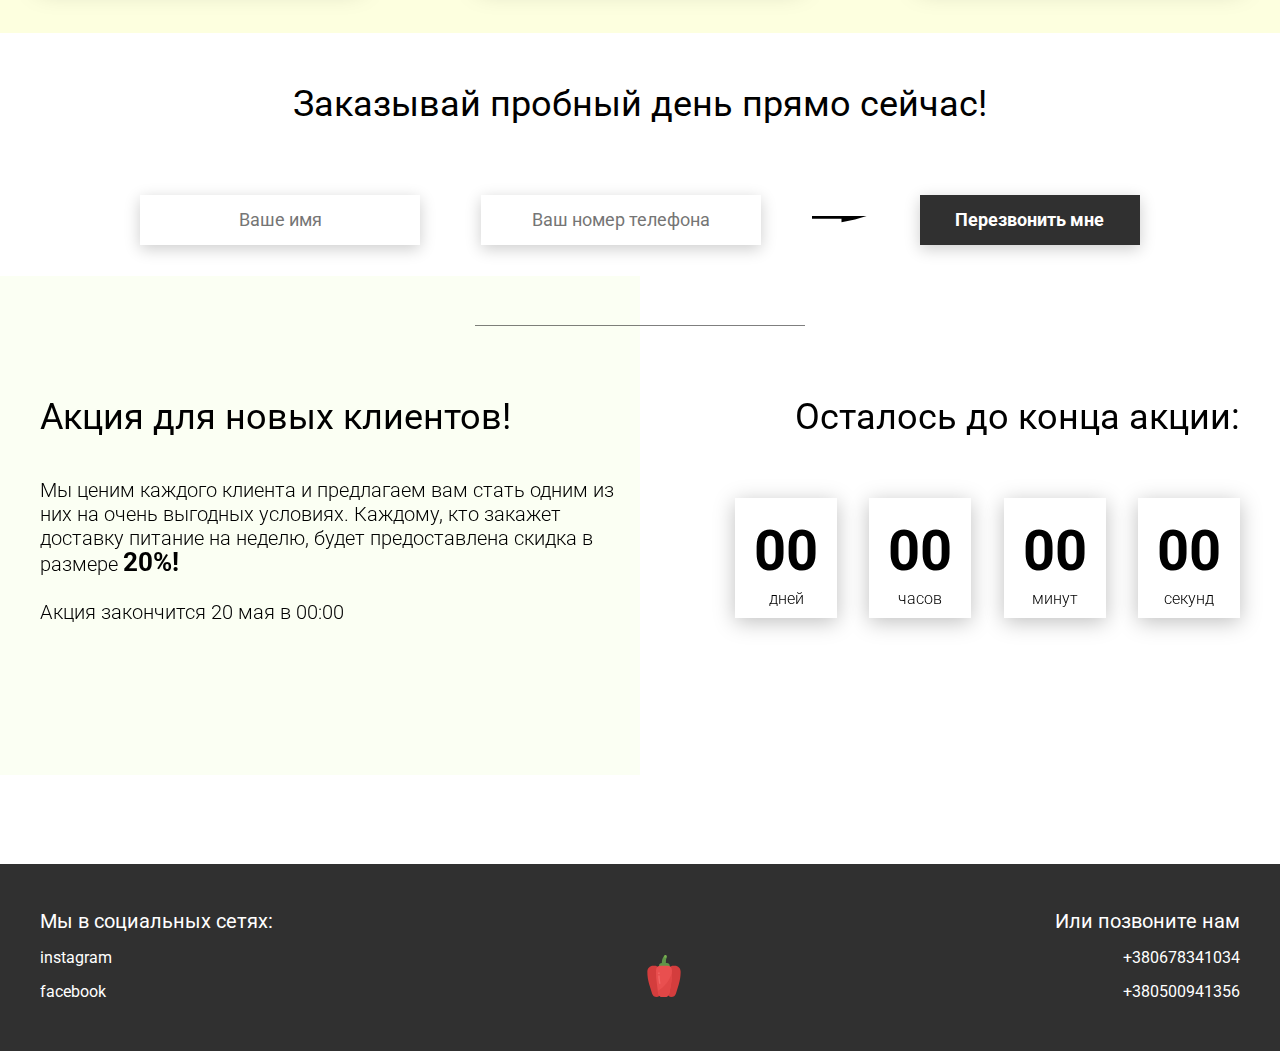
==== commit 25fb093c: "classes" ====
--- a/02_javascript_at_work/02_Creating_tabs_in_a_new_project/src/index.html
+++ b/02_javascript_at_work/02_Creating_tabs_in_a_new_project/src/index.html
@@ -19,7 +19,7 @@
             </nav>
         </div>
         <div class="header__right-block">
-            <button data-modal class="btn btn_white">Связаться с нами</button>
+            <button class="btn btn_white" data-modal>Связаться с нами</button>
         </div>
     </header>
     <div class="sidepanel">
@@ -87,7 +87,7 @@
                 </div>
             </div>
             <div class="offer__action">
-                <button data-modal class="btn btn_dark">Связаться с нами</button>
+                <button class="btn btn_dark" data-modal>Связаться с нами</button>
             </div>
         </div>
         <div class="container">
@@ -185,38 +185,7 @@
         <h2 class="title">Наше меню на день</h2>
 
         <div class="menu__field">
-            <div class="container">
-                <div class="menu__item">
-                    <img src="img/tabs/vegy.jpg" alt="vegy">
-                    <h3 class="menu__item-subtitle">Меню "Фитнес"</h3>
-                    <div class="menu__item-descr">Меню "Фитнес" - это новый подход к приготовлению блюд: больше свежих овощей и фруктов. Продукт активных и здоровых людей. Это абсолютно новый продукт с оптимальной ценой и высоким качеством!</div>
-                    <div class="menu__item-divider"></div>
-                    <div class="menu__item-price">
-                        <div class="menu__item-cost">Цена:</div>
-                        <div class="menu__item-total"><span>229</span> грн/день</div>
-                    </div>
-                </div>
-                <div class="menu__item">
-                    <img src="img/tabs/elite.jpg" alt="elite">
-                    <h3 class="menu__item-subtitle">Меню “Премиум”</h3>
-                    <div class="menu__item-descr">В меню “Премиум” мы используем не только красивый дизайн упаковки, но и качественное исполнение блюд. Красная рыба, морепродукты, фрукты - ресторанное меню без похода в ресторан!</div>
-                    <div class="menu__item-divider"></div>
-                    <div class="menu__item-price">
-                        <div class="menu__item-cost">Цена:</div>
-                        <div class="menu__item-total"><span>550</span> грн/день</div>
-                    </div>
-                </div>
-                <div class="menu__item">
-                    <img src="img/tabs/post.jpg" alt="post">
-                    <h3 class="menu__item-subtitle">Меню "Постное"</h3>
-                    <div class="menu__item-descr">Меню “Постное” - это тщательный подбор ингредиентов: полное отсутствие продуктов животного происхождения, молоко из миндаля, овса, кокоса или гречки, правильное количество белков за счет тофу и импортных вегетарианских стейков. </div>
-                    <div class="menu__item-divider"></div>
-                    <div class="menu__item-price">
-                        <div class="menu__item-cost">Цена:</div>
-                        <div class="menu__item-total"><span>430</span> грн/день</div>
-                    </div>
-                </div>
-            </div>
+            <div class="container"></div>
         </div>
     </div>
 
@@ -292,7 +261,7 @@
         <div class="modal__dialog">
             <div class="modal__content">
                 <form action="#">
-                    <div data-close class="modal__close">&times;</div>
+                    <div class="modal__close" data-close>&times;</div>
                     <div class="modal__title">Мы свяжемся с вами как можно быстрее!</div>
                     <input required placeholder="Ваше имя" name="name" type="text" class="modal__input">
                     <input required placeholder="Ваш номер телефона" name="phone" type="phone" class="modal__input">
--- a/02_javascript_at_work/02_Creating_tabs_in_a_new_project/src/css/style.css
+++ b/02_javascript_at_work/02_Creating_tabs_in_a_new_project/src/css/style.css
@@ -1,5 +1,5 @@
 .show {
-    display: block;
+    display: block !important;
 }
 .hide {
     display: none;
